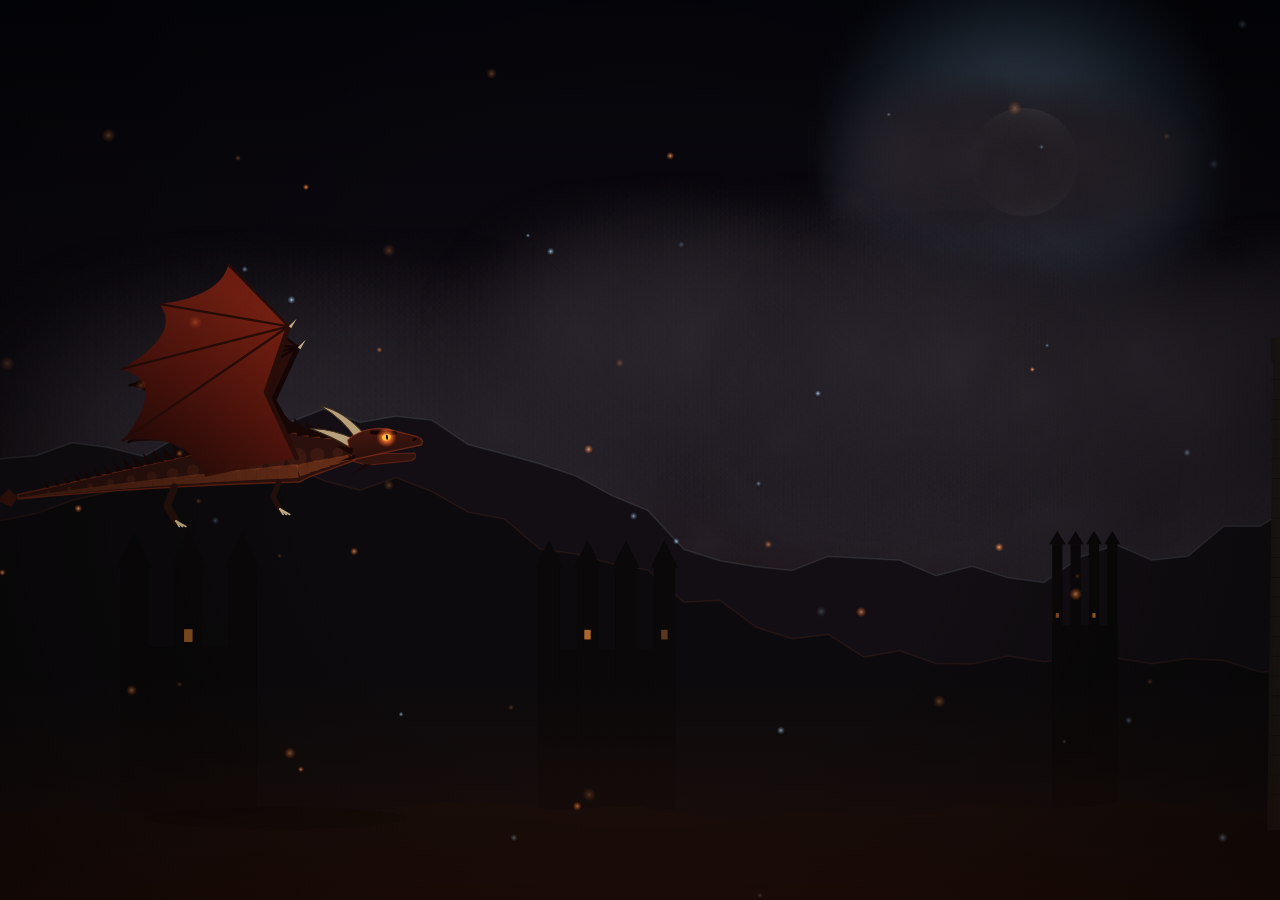
==== dragon.html @ 4eff8eb7 "Launch portfolio with Three.js hero and Dragon Flight game Co-Authored-By: Claude Opus 5.5 <noreply@" ====
<!DOCTYPE html>
<html lang="en">
<head>
  <meta charset="UTF-8" />
  <meta name="viewport" content="width=device-width, initial-scale=1.0, maximum-scale=1.0, user-scalable=no" />
  <title>Dragon Flight · Mohit Gora</title>
  <meta name="description" content="Fly Mohit Gora's dragon, burn the banners and unlock his GitHub repositories." />
  <meta name="theme-color" content="#07080a" />
  <link rel="icon" href="data:image/svg+xml,%3Csvg xmlns='http://www.w3.org/2000/svg' viewBox='0 0 64 64'%3E%3Crect width='64' height='64' rx='14' fill='%2307080a'/%3E%3Cpath d='M32 8c4 10 14 14 14 28a14 14 0 0 1-28 0c0-8 5-12 7-18 2 5 4 7 7 8-1-7-1-12 0-18z' fill='%23e8703a'/%3E%3C/svg%3E" />
  <link rel="preconnect" href="https://fonts.googleapis.com" />
  <link rel="preconnect" href="https://fonts.gstatic.com" crossorigin />
  <link href="https://fonts.googleapis.com/css2?family=Cinzel:wght@600;800;900&family=Inter:wght@400;500;600&display=swap" rel="stylesheet" />
  <link rel="stylesheet" href="https://cdnjs.cloudflare.com/ajax/libs/font-awesome/6.5.1/css/all.min.css" />
  <style>
    :root {
      --gold: #d9a441; --gold-2: #f3d58b; --ember: #e8703a; --ember-2: #ff9a4d;
      --text: #ece3cf; --dim: #b2a98f; --panel: rgba(14, 12, 10, .78); --line: rgba(217, 164, 65, .3);
    }
    * { box-sizing: border-box; }
    html, body { margin: 0; height: 100%; background: #07080a; color: var(--text); font-family: Inter, system-ui, sans-serif; overflow: hidden; }
    body { touch-action: none; user-select: none; -webkit-user-select: none; }
    canvas { position: fixed; inset: 0; width: 100%; height: 100%; display: block; }
    a { color: inherit; }

    /* ---------- Intro title ---------- */
    .title {
      position: fixed; left: 0; right: 0; top: 50%; transform: translateY(-62%);
      text-align: center; pointer-events: none; z-index: 5;
      transition: opacity 1s ease, transform 1.2s ease;
    }
    .title.gone { opacity: 0; transform: translateY(-140%) scale(.9); }
    .title h1 {
      margin: 0; font-family: Cinzel, serif; font-weight: 900;
      font-size: clamp(2.2rem, 8.5vw, 7rem); letter-spacing: .06em; line-height: 1.05;
      color: #f3d58b;
      text-shadow: 0 0 18px rgba(255, 120, 40, .8), 0 0 50px rgba(232, 80, 20, .5), 0 2px 0 #9a5a16;
      clip-path: inset(0 100% 0 0);
      padding: 0 .2em;
    }
    .title h1.lit { animation: smoulder 2.6s ease-in-out infinite; }
    @keyframes smoulder {
      0%, 100% { text-shadow: 0 0 16px rgba(255, 120, 40, .75), 0 0 46px rgba(232, 80, 20, .45), 0 2px 0 #9a5a16; }
      50% { text-shadow: 0 0 26px rgba(255, 150, 60, 1), 0 0 80px rgba(232, 80, 20, .7), 0 2px 0 #9a5a16; }
    }
    .title p {
      margin: 14px 0 0; font-family: Cinzel, serif; letter-spacing: .32em; text-transform: uppercase;
      font-size: clamp(.7rem, 1.6vw, 1rem); color: var(--dim);
      opacity: 0; transform: translateY(10px); transition: opacity .9s ease, transform .9s ease;
    }
    .title.show-sub p { opacity: 1; transform: none; }

    .start {
      position: fixed; left: 50%; bottom: 14vh; transform: translateX(-50%) translateY(20px);
      z-index: 6; opacity: 0; pointer-events: none;
      display: flex; flex-direction: column; align-items: center; gap: 14px;
      transition: opacity .8s ease, transform .8s ease;
    }
    .start.show { opacity: 1; pointer-events: auto; transform: translateX(-50%); }
    .start.gone { opacity: 0; pointer-events: none; }
    .btn {
      display: inline-flex; align-items: center; gap: 10px; border: 0; cursor: pointer;
      padding: 15px 30px; border-radius: 999px; font: 600 1rem Inter, sans-serif; text-decoration: none;
      color: #1d0f06; background: linear-gradient(135deg, var(--gold-2), var(--ember-2) 55%, var(--ember));
      box-shadow: 0 0 40px -6px rgba(232, 112, 58, .7);
      transition: transform .2s, box-shadow .2s;
    }
    .btn:hover { transform: translateY(-2px); box-shadow: 0 0 60px -4px rgba(232, 112, 58, .9); }
    .btn.ghost { color: var(--text); background: rgba(14, 12, 10, .6); border: 1px solid var(--line); box-shadow: none; }
    .hint { font-size: .82rem; color: var(--dim); text-align: center; line-height: 1.6; }
    .hint kbd { font-family: inherit; padding: 2px 7px; border-radius: 5px; border: 1px solid var(--line); background: rgba(255,255,255,.04); }

    /* ---------- HUD ---------- */
    .hud { position: fixed; top: 14px; left: 14px; right: 14px; z-index: 7; display: flex; justify-content: space-between; align-items: flex-start; gap: 10px; pointer-events: none; }
    .hud > * { pointer-events: auto; }
    .chip {
      display: inline-flex; align-items: center; gap: 8px; padding: 9px 14px; border-radius: 999px;
      background: var(--panel); border: 1px solid var(--line); backdrop-filter: blur(8px); -webkit-backdrop-filter: blur(8px);
      font-size: .85rem; text-decoration: none; color: var(--text);
    }
    .chip b { color: var(--gold-2); }
    .hud-right { display: flex; gap: 8px; flex-wrap: wrap; justify-content: flex-end; }

    .vault {
      position: fixed; right: 14px; top: 64px; z-index: 7; width: 290px; max-height: calc(100vh - 90px); overflow: auto;
      padding: 16px; border-radius: 16px; background: var(--panel); border: 1px solid var(--line);
      backdrop-filter: blur(10px); -webkit-backdrop-filter: blur(10px);
      transition: transform .4s ease, opacity .4s ease;
    }
    .vault.collapsed { transform: translateX(calc(100% + 20px)); opacity: 0; pointer-events: none; }
    .vault h2 { margin: 0 0 4px; font: 800 .95rem Cinzel, serif; letter-spacing: .12em; color: var(--gold); }
    .vault .sub { margin: 0 0 12px; font-size: .76rem; color: var(--dim); }
    .repo { display: block; padding: 11px 12px; border-radius: 12px; margin-bottom: 8px; border: 1px solid rgba(255,255,255,.06); background: rgba(255,255,255,.02); text-decoration: none; transition: border-color .3s, background .3s; }
    .repo .name { display: flex; align-items: center; gap: 8px; font-weight: 600; font-size: .88rem; }
    .repo .desc { font-size: .76rem; color: var(--dim); margin-top: 4px; line-height: 1.45; }
    .repo.locked { opacity: .55; pointer-events: none; }
    .repo.locked .name i { color: #8c8577; }
    .repo.open { border-color: var(--line); background: rgba(232, 112, 58, .08); }
    .repo.open .name i { color: var(--ember-2); }
    .repo.open:hover { border-color: var(--gold); }
    .repo.flash { animation: flash 1.2s ease; }
    @keyframes flash { 0% { background: rgba(255, 150, 60, .5); } 100% { background: rgba(232, 112, 58, .08); } }

    .toast {
      position: fixed; left: 50%; top: 70px; transform: translate(-50%, -20px); z-index: 9; opacity: 0;
      padding: 14px 20px; border-radius: 14px; background: var(--panel); border: 1px solid var(--gold);
      backdrop-filter: blur(10px); text-align: center; max-width: min(420px, 92vw);
      transition: opacity .35s, transform .35s; pointer-events: none;
    }
    .toast.show { opacity: 1; transform: translate(-50%, 0); pointer-events: auto; }
    .toast h3 { margin: 0 0 4px; font: 800 1rem Cinzel, serif; color: var(--gold-2); letter-spacing: .06em; }
    .toast p { margin: 0 0 10px; font-size: .84rem; color: var(--dim); }
    .toast a { font-size: .84rem; color: var(--ember-2); font-weight: 600; }

    .fire-btn {
      position: fixed; right: 22px; bottom: 26px; z-index: 8; width: 84px; height: 84px; border-radius: 50%;
      border: 2px solid rgba(255, 170, 90, .6); color: #fff2d8; font-size: 2rem;
      background: radial-gradient(circle at 50% 40%, #ff9a4d, #b8361c 70%);
      box-shadow: 0 0 40px rgba(232, 112, 58, .7); display: none; touch-action: none;
    }
    .fire-btn.active { transform: scale(.92); box-shadow: 0 0 70px rgba(255, 140, 60, 1); }
    .touch-hint { position: fixed; left: 50%; bottom: 30px; transform: translateX(-50%); z-index: 7; font-size: .8rem; color: var(--dim); display: none; white-space: nowrap; }
    body.playing.touch .fire-btn, body.playing.touch .touch-hint { display: block; }

    .win {
      position: fixed; inset: 0; z-index: 10; display: grid; place-items: center; padding: 20px;
      background: radial-gradient(circle at 50% 50%, rgba(40, 14, 6, .75), rgba(7, 8, 10, .92));
      opacity: 0; pointer-events: none; transition: opacity .8s;
    }
    .win.show { opacity: 1; pointer-events: auto; }
    .win-card { text-align: center; max-width: 560px; }
    .win-card h2 { margin: 0; font: 900 clamp(1.8rem, 6vw, 3.2rem) Cinzel, serif; color: var(--gold-2); letter-spacing: .05em; text-shadow: 0 0 30px rgba(255, 120, 40, .7); }
    .win-card p { color: var(--dim); line-height: 1.7; margin: 14px 0 26px; }
    .win-actions { display: flex; flex-wrap: wrap; gap: 12px; justify-content: center; }

    .btn { white-space: nowrap; }
    @media (max-width: 760px) {
      .title p { letter-spacing: .14em; padding: 0 16px; }
      .vault { left: 14px; right: 14px; width: auto; top: auto; bottom: 126px; max-height: 42vh; }
      .hud .chip span.lbl { display: none; }
    }
  </style>
</head>
<body>
  <canvas id="game"></canvas>

  <div class="title" id="title">
    <h1 id="titleText">I AM MOHIT GORA</h1>
    <p>Software Engineer · AI / ML · Open to Work</p>
  </div>

  <div class="start" id="start">
    <button class="btn" id="startBtn"><i class="fa-solid fa-dragon"></i> Mount the dragon</button>
    <div class="hint" id="startHint">
      <span class="desk">Move the <b>mouse</b> or use <kbd>W</kbd><kbd>A</kbd><kbd>S</kbd><kbd>D</kbd> / arrows to fly · Hold <b>click</b> or <kbd>Space</kbd> to breathe fire</span><br />
      Burn every banner to unlock my repositories
    </div>
  </div>

  <div class="hud" id="hud" style="display:none">
    <a class="chip" href="index.html"><i class="fa-solid fa-arrow-left"></i> <span class="lbl">Portfolio</span></a>
    <div class="hud-right">
      <span class="chip"><i class="fa-solid fa-flag"></i> <b id="burned">0</b>/<span id="total">5</span> <span class="lbl">banners</span></span>
      <span class="chip"><i class="fa-solid fa-crow"></i> <b id="score">0</b></span>
      <button class="chip" id="vaultToggle" style="cursor:pointer"><i class="fa-solid fa-book-open"></i> <span class="lbl">Repos</span></button>
    </div>
  </div>

  <aside class="vault collapsed" id="vault">
    <h2>The Vault</h2>
    <p class="sub">Burn a tower's banner to unlock each repo.</p>
    <div id="repoList"></div>
  </aside>

  <div class="toast" id="toast"></div>

  <button class="fire-btn" id="fireBtn" aria-label="Breathe fire"><i class="fa-solid fa-fire"></i></button>
  <div class="touch-hint">Drag to fly · hold the flame to breathe fire</div>

  <div class="win" id="win">
    <div class="win-card">
      <h2>The Realm Is Yours</h2>
      <p>You burned every banner and unlocked all my repositories. If you build software or hire people who do,
        let's talk. I'm <b style="color:#f3d58b">open to work</b> and I commit fully to work I care about.</p>
      <div class="win-actions">
        <a class="btn" href="index.html#contact"><i class="fa-solid fa-feather-pointed"></i> Hire me</a>
        <a class="btn ghost" href="https://github.com/mohitgora950" target="_blank" rel="noopener"><i class="fa-brands fa-github"></i> GitHub</a>
        <button class="btn ghost" id="again"><i class="fa-solid fa-rotate"></i> Keep flying</button>
      </div>
    </div>
  </div>

  <script src="dragon.js"></script>
</body>
</html>
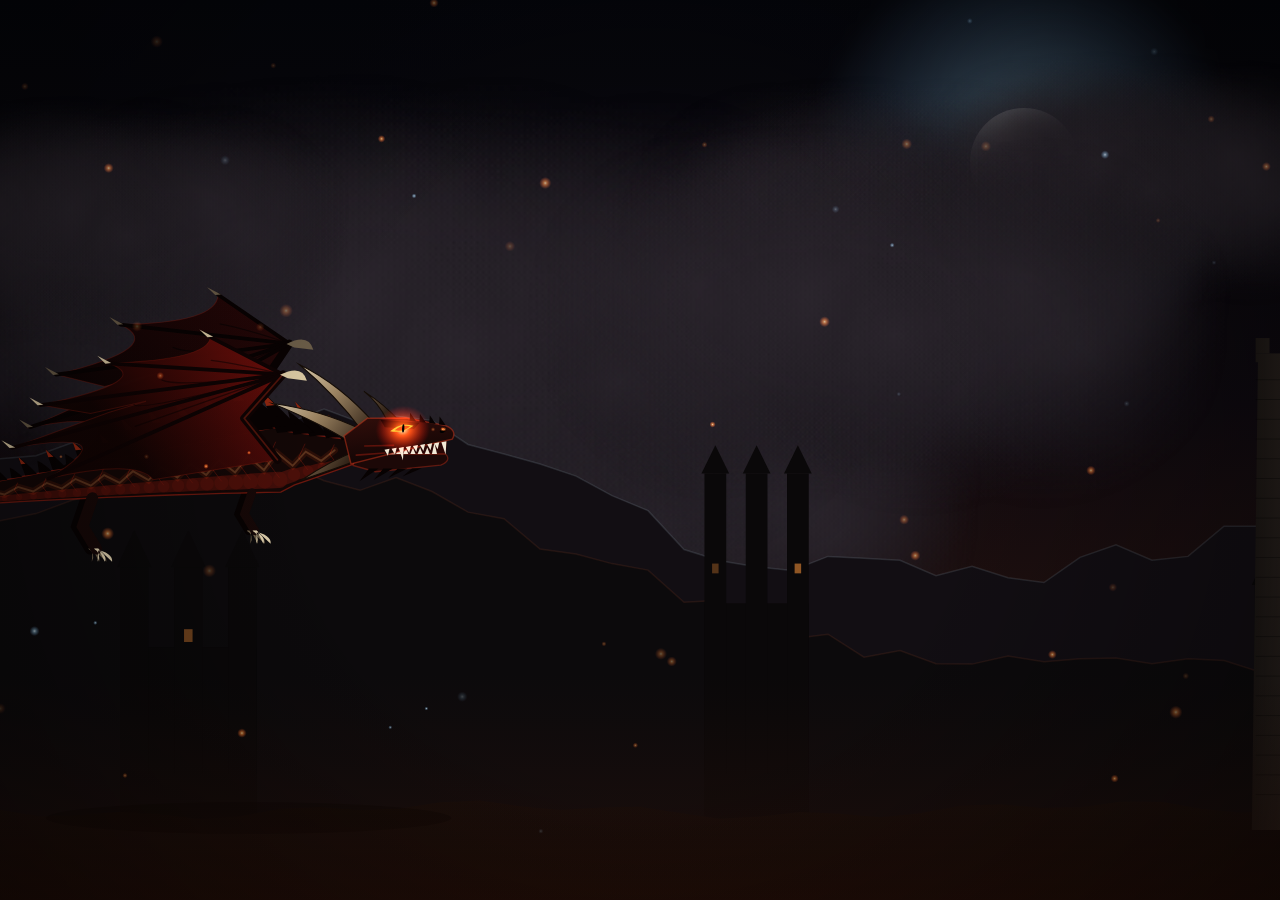
==== commit af9fa429: "Make the dragon menacing and turn Dragon Flight into a full arcade game Obsidian dragon with lava cr" ====
--- a/dragon.html
+++ b/dragon.html
@@ -4,144 +4,161 @@
   <meta charset="UTF-8" />
   <meta name="viewport" content="width=device-width, initial-scale=1.0, maximum-scale=1.0, user-scalable=no" />
   <title>Dragon Flight · Mohit Gora</title>
-  <meta name="description" content="Fly Mohit Gora's dragon, burn the banners and unlock his GitHub repositories." />
+  <meta name="description" content="Fly Mohit Gora's dragon, burn the banners, defeat the Frost Wyrm and unlock his GitHub repositories." />
   <meta name="theme-color" content="#07080a" />
   <link rel="icon" href="data:image/svg+xml,%3Csvg xmlns='http://www.w3.org/2000/svg' viewBox='0 0 64 64'%3E%3Crect width='64' height='64' rx='14' fill='%2307080a'/%3E%3Cpath d='M32 8c4 10 14 14 14 28a14 14 0 0 1-28 0c0-8 5-12 7-18 2 5 4 7 7 8-1-7-1-12 0-18z' fill='%23e8703a'/%3E%3C/svg%3E" />
   <link rel="preconnect" href="https://fonts.googleapis.com" />
   <link rel="preconnect" href="https://fonts.gstatic.com" crossorigin />
-  <link href="https://fonts.googleapis.com/css2?family=Cinzel:wght@600;800;900&family=Inter:wght@400;500;600&display=swap" rel="stylesheet" />
+  <link href="https://fonts.googleapis.com/css2?family=Cinzel:wght@600;800;900&family=Inter:wght@400;500;600;700&display=swap" rel="stylesheet" />
   <link rel="stylesheet" href="https://cdnjs.cloudflare.com/ajax/libs/font-awesome/6.5.1/css/all.min.css" />
   <style>
     :root {
-      --gold: #d9a441; --gold-2: #f3d58b; --ember: #e8703a; --ember-2: #ff9a4d;
-      --text: #ece3cf; --dim: #b2a98f; --panel: rgba(14, 12, 10, .78); --line: rgba(217, 164, 65, .3);
+      --gold: #d9a441; --gold-2: #f3d58b; --ember: #e8703a; --ember-2: #ff9a4d; --frost: #8fd3ff;
+      --text: #ece3cf; --dim: #b2a98f; --panel: rgba(12, 10, 9, .8); --line: rgba(217, 164, 65, .3);
     }
     * { box-sizing: border-box; }
     html, body { margin: 0; height: 100%; background: #07080a; color: var(--text); font-family: Inter, system-ui, sans-serif; overflow: hidden; }
     body { touch-action: none; user-select: none; -webkit-user-select: none; }
     canvas { position: fixed; inset: 0; width: 100%; height: 100%; display: block; }
     a { color: inherit; }
-
-    /* ---------- Intro title ---------- */
-    .title {
-      position: fixed; left: 0; right: 0; top: 50%; transform: translateY(-62%);
-      text-align: center; pointer-events: none; z-index: 5;
-      transition: opacity 1s ease, transform 1.2s ease;
-    }
+    button { font: inherit; color: inherit; }
+
+    /* ---------- Intro ---------- */
+    .title { position: fixed; left: 0; right: 0; top: 50%; transform: translateY(-62%); text-align: center; pointer-events: none; z-index: 5; transition: opacity 1s ease, transform 1.2s ease; }
     .title.gone { opacity: 0; transform: translateY(-140%) scale(.9); }
     .title h1 {
-      margin: 0; font-family: Cinzel, serif; font-weight: 900;
-      font-size: clamp(2.2rem, 8.5vw, 7rem); letter-spacing: .06em; line-height: 1.05;
-      color: #f3d58b;
-      text-shadow: 0 0 18px rgba(255, 120, 40, .8), 0 0 50px rgba(232, 80, 20, .5), 0 2px 0 #9a5a16;
-      clip-path: inset(0 100% 0 0);
-      padding: 0 .2em;
+      margin: 0; font-family: Cinzel, serif; font-weight: 900; font-size: clamp(2.2rem, 8.5vw, 7rem); letter-spacing: .06em; line-height: 1.05;
+      color: #f3d58b; text-shadow: 0 0 18px rgba(255, 120, 40, .8), 0 0 50px rgba(232, 80, 20, .5), 0 2px 0 #9a5a16;
+      clip-path: inset(0 100% 0 0); padding: 0 .2em;
     }
     .title h1.lit { animation: smoulder 2.6s ease-in-out infinite; }
     @keyframes smoulder {
       0%, 100% { text-shadow: 0 0 16px rgba(255, 120, 40, .75), 0 0 46px rgba(232, 80, 20, .45), 0 2px 0 #9a5a16; }
       50% { text-shadow: 0 0 26px rgba(255, 150, 60, 1), 0 0 80px rgba(232, 80, 20, .7), 0 2px 0 #9a5a16; }
     }
-    .title p {
-      margin: 14px 0 0; font-family: Cinzel, serif; letter-spacing: .32em; text-transform: uppercase;
-      font-size: clamp(.7rem, 1.6vw, 1rem); color: var(--dim);
-      opacity: 0; transform: translateY(10px); transition: opacity .9s ease, transform .9s ease;
-    }
+    .title p { margin: 14px 0 0; font-family: Cinzel, serif; letter-spacing: .32em; text-transform: uppercase; font-size: clamp(.7rem, 1.6vw, 1rem); color: var(--dim); opacity: 0; transform: translateY(10px); transition: opacity .9s, transform .9s; }
     .title.show-sub p { opacity: 1; transform: none; }
 
-    .start {
-      position: fixed; left: 50%; bottom: 14vh; transform: translateX(-50%) translateY(20px);
-      z-index: 6; opacity: 0; pointer-events: none;
-      display: flex; flex-direction: column; align-items: center; gap: 14px;
-      transition: opacity .8s ease, transform .8s ease;
-    }
+    .start { position: fixed; left: 50%; bottom: 10vh; transform: translateX(-50%) translateY(20px); z-index: 6; opacity: 0; pointer-events: none; display: flex; flex-direction: column; align-items: center; gap: 12px; transition: opacity .8s, transform .8s; width: min(640px, 94vw); }
     .start.show { opacity: 1; pointer-events: auto; transform: translateX(-50%); }
-    .start.gone { opacity: 0; pointer-events: none; }
-    .btn {
-      display: inline-flex; align-items: center; gap: 10px; border: 0; cursor: pointer;
-      padding: 15px 30px; border-radius: 999px; font: 600 1rem Inter, sans-serif; text-decoration: none;
-      color: #1d0f06; background: linear-gradient(135deg, var(--gold-2), var(--ember-2) 55%, var(--ember));
-      box-shadow: 0 0 40px -6px rgba(232, 112, 58, .7);
-      transition: transform .2s, box-shadow .2s;
-    }
+    .start.gone { opacity: 0 !important; pointer-events: none !important; }
+    .btn { display: inline-flex; align-items: center; gap: 10px; border: 0; cursor: pointer; padding: 15px 30px; border-radius: 999px; font: 700 1rem Inter, sans-serif; text-decoration: none; white-space: nowrap; color: #1d0f06; background: linear-gradient(135deg, var(--gold-2), var(--ember-2) 55%, var(--ember)); box-shadow: 0 0 40px -6px rgba(232, 112, 58, .7); transition: transform .2s, box-shadow .2s; }
     .btn:hover { transform: translateY(-2px); box-shadow: 0 0 60px -4px rgba(232, 112, 58, .9); }
-    .btn.ghost { color: var(--text); background: rgba(14, 12, 10, .6); border: 1px solid var(--line); box-shadow: none; }
-    .hint { font-size: .82rem; color: var(--dim); text-align: center; line-height: 1.6; }
-    .hint kbd { font-family: inherit; padding: 2px 7px; border-radius: 5px; border: 1px solid var(--line); background: rgba(255,255,255,.04); }
+    .btn.big { padding: 18px 38px; font-size: 1.1rem; animation: throb 1.6s ease-in-out infinite; }
+    @keyframes throb { 0%, 100% { box-shadow: 0 0 40px -6px rgba(232, 112, 58, .7); } 50% { box-shadow: 0 0 70px 0 rgba(255, 120, 40, .95); } }
+    .btn.ghost { color: var(--text); background: rgba(14, 12, 10, .6); border: 1px solid var(--line); box-shadow: none; animation: none; }
+    .hint { font-size: .8rem; color: var(--dim); text-align: center; line-height: 1.7; }
+    .hint kbd { font-family: inherit; padding: 1px 6px; border-radius: 5px; border: 1px solid var(--line); background: rgba(255,255,255,.05); color: var(--text); }
+    .best-line { font: 700 .85rem Cinzel, serif; letter-spacing: .14em; color: var(--gold-2); min-height: 1em; }
 
     /* ---------- HUD ---------- */
-    .hud { position: fixed; top: 14px; left: 14px; right: 14px; z-index: 7; display: flex; justify-content: space-between; align-items: flex-start; gap: 10px; pointer-events: none; }
+    .hud { position: fixed; top: 12px; left: 12px; right: 12px; z-index: 7; display: none; justify-content: space-between; align-items: flex-start; gap: 10px; pointer-events: none; }
+    body.playing .hud { display: flex; }
     .hud > * { pointer-events: auto; }
-    .chip {
-      display: inline-flex; align-items: center; gap: 8px; padding: 9px 14px; border-radius: 999px;
-      background: var(--panel); border: 1px solid var(--line); backdrop-filter: blur(8px); -webkit-backdrop-filter: blur(8px);
-      font-size: .85rem; text-decoration: none; color: var(--text);
-    }
+    .chip { display: inline-flex; align-items: center; gap: 7px; padding: 8px 12px; border-radius: 999px; background: var(--panel); border: 1px solid var(--line); backdrop-filter: blur(8px); -webkit-backdrop-filter: blur(8px); font-size: .82rem; text-decoration: none; color: var(--text); cursor: pointer; }
     .chip b { color: var(--gold-2); }
-    .hud-right { display: flex; gap: 8px; flex-wrap: wrap; justify-content: flex-end; }
-
-    .vault {
-      position: fixed; right: 14px; top: 64px; z-index: 7; width: 290px; max-height: calc(100vh - 90px); overflow: auto;
-      padding: 16px; border-radius: 16px; background: var(--panel); border: 1px solid var(--line);
-      backdrop-filter: blur(10px); -webkit-backdrop-filter: blur(10px);
-      transition: transform .4s ease, opacity .4s ease;
-    }
+    .hud-left { display: flex; flex-direction: column; gap: 8px; }
+    .bars { display: grid; gap: 6px; padding: 10px 12px; border-radius: 14px; background: var(--panel); border: 1px solid var(--line); backdrop-filter: blur(8px); width: 210px; }
+    .bar-row { display: grid; grid-template-columns: 18px 1fr; align-items: center; gap: 8px; font-size: .75rem; }
+    .bar-row i.fa-solid { text-align: center; }
+    .bar { height: 9px; border-radius: 6px; background: rgba(255,255,255,.08); overflow: hidden; position: relative; }
+    .bar > span { position: absolute; inset: 0; transform-origin: left; transition: transform .12s linear; border-radius: 6px; }
+    .hp > span { background: linear-gradient(90deg, #b3121b, #ff4d4d); box-shadow: 0 0 10px rgba(255, 60, 60, .7); }
+    .fuel > span { background: linear-gradient(90deg, #e8703a, #ffd27a); box-shadow: 0 0 10px rgba(255, 150, 60, .7); }
+    .fuel.locked > span { background: linear-gradient(90deg, #555, #888); box-shadow: none; animation: blinkbar .3s steps(2) infinite; }
+    @keyframes blinkbar { 50% { opacity: .4; } }
+    .boost-row { display: flex; align-items: center; gap: 6px; font-size: .72rem; color: var(--dim); }
+    .boost-row .dot { width: 9px; height: 9px; border-radius: 50%; background: #2a2f36; }
+    .boost-row.ready .dot { background: #8fd3ff; box-shadow: 0 0 10px #8fd3ff; }
+    .powers { display: flex; gap: 6px; flex-wrap: wrap; }
+    .power { padding: 4px 9px; border-radius: 999px; font-size: .7rem; font-weight: 700; letter-spacing: .04em; }
+    .power.inferno { background: rgba(80, 140, 255, .2); border: 1px solid #6fb6ff; color: #bfe0ff; }
+    .power.infinite { background: rgba(255, 140, 50, .2); border: 1px solid #ff9a4d; color: #ffd9b0; }
+
+    .hud-center { position: absolute; left: 50%; transform: translateX(-50%); top: 0; text-align: center; pointer-events: none; }
+    .score { font: 900 clamp(1.6rem, 4vw, 2.4rem) Cinzel, serif; color: var(--gold-2); text-shadow: 0 0 20px rgba(255, 120, 40, .6); line-height: 1; }
+    .rank { font: 700 .72rem Cinzel, serif; letter-spacing: .25em; color: var(--ember-2); margin-top: 4px; text-transform: uppercase; }
+    .combo { font: 900 1.1rem Cinzel, serif; color: #fff; margin-top: 6px; letter-spacing: .08em; opacity: 0; transform: scale(.6); transition: opacity .2s; text-shadow: 0 0 16px rgba(255, 90, 30, .9); }
+    .combo.on { opacity: 1; }
+    .combo.pop { animation: pop .28s ease-out; }
+    @keyframes pop { 0% { transform: scale(1.6); } 100% { transform: scale(1); } }
+    .combo-time { height: 3px; width: 120px; margin: 4px auto 0; background: rgba(255,255,255,.1); border-radius: 3px; overflow: hidden; opacity: 0; }
+    .combo-time span { display: block; height: 100%; background: #ff9a4d; transform-origin: left; }
+    .combo.on + .combo-time { opacity: 1; }
+    .hud-right { display: flex; gap: 6px; flex-wrap: wrap; justify-content: flex-end; max-width: 46vw; }
+
+    .boss-bar { position: fixed; left: 50%; top: 126px; transform: translateX(-50%); width: min(520px, 80vw); z-index: 7; text-align: center; display: none; }
+    .boss-bar.on { display: block; animation: rise .6s ease; }
+    .boss-bar .nm { font: 900 .9rem Cinzel, serif; letter-spacing: .3em; color: #bfe8ff; text-shadow: 0 0 14px #4fb6ff; margin-bottom: 6px; }
+    .boss-bar .bar { height: 12px; border: 1px solid rgba(143, 211, 255, .5); }
+    .boss-bar .bar > span { background: linear-gradient(90deg, #2a7bd8, #9fe3ff); box-shadow: 0 0 14px #4fb6ff; }
+    @keyframes rise { from { opacity: 0; transform: translate(-50%, -10px); } to { opacity: 1; transform: translate(-50%, 0); } }
+
+    .vault { position: fixed; right: 12px; top: 64px; z-index: 7; width: 280px; max-height: calc(100vh - 90px); overflow: auto; padding: 14px; border-radius: 16px; background: var(--panel); border: 1px solid var(--line); backdrop-filter: blur(10px); transition: transform .4s, opacity .4s; }
     .vault.collapsed { transform: translateX(calc(100% + 20px)); opacity: 0; pointer-events: none; }
-    .vault h2 { margin: 0 0 4px; font: 800 .95rem Cinzel, serif; letter-spacing: .12em; color: var(--gold); }
-    .vault .sub { margin: 0 0 12px; font-size: .76rem; color: var(--dim); }
-    .repo { display: block; padding: 11px 12px; border-radius: 12px; margin-bottom: 8px; border: 1px solid rgba(255,255,255,.06); background: rgba(255,255,255,.02); text-decoration: none; transition: border-color .3s, background .3s; }
-    .repo .name { display: flex; align-items: center; gap: 8px; font-weight: 600; font-size: .88rem; }
-    .repo .desc { font-size: .76rem; color: var(--dim); margin-top: 4px; line-height: 1.45; }
-    .repo.locked { opacity: .55; pointer-events: none; }
-    .repo.locked .name i { color: #8c8577; }
+    .vault h2 { margin: 0 0 4px; font: 800 .9rem Cinzel, serif; letter-spacing: .12em; color: var(--gold); }
+    .vault .sub { margin: 0 0 10px; font-size: .74rem; color: var(--dim); }
+    .repo { display: block; padding: 10px 11px; border-radius: 12px; margin-bottom: 7px; border: 1px solid rgba(255,255,255,.06); background: rgba(255,255,255,.02); text-decoration: none; }
+    .repo .name { display: flex; align-items: center; gap: 8px; font-weight: 600; font-size: .85rem; }
+    .repo .desc { font-size: .74rem; color: var(--dim); margin-top: 3px; line-height: 1.45; }
+    .repo.locked { opacity: .5; pointer-events: none; }
     .repo.open { border-color: var(--line); background: rgba(232, 112, 58, .08); }
     .repo.open .name i { color: var(--ember-2); }
     .repo.open:hover { border-color: var(--gold); }
     .repo.flash { animation: flash 1.2s ease; }
     @keyframes flash { 0% { background: rgba(255, 150, 60, .5); } 100% { background: rgba(232, 112, 58, .08); } }
 
-    .toast {
-      position: fixed; left: 50%; top: 70px; transform: translate(-50%, -20px); z-index: 9; opacity: 0;
-      padding: 14px 20px; border-radius: 14px; background: var(--panel); border: 1px solid var(--gold);
-      backdrop-filter: blur(10px); text-align: center; max-width: min(420px, 92vw);
-      transition: opacity .35s, transform .35s; pointer-events: none;
-    }
+    .toast { position: fixed; left: 50%; bottom: 24px; transform: translate(-50%, 20px); z-index: 9; opacity: 0; padding: 12px 18px; border-radius: 14px; background: var(--panel); border: 1px solid var(--gold); backdrop-filter: blur(10px); text-align: center; max-width: min(420px, 92vw); transition: opacity .35s, transform .35s; pointer-events: none; }
     .toast.show { opacity: 1; transform: translate(-50%, 0); pointer-events: auto; }
-    .toast h3 { margin: 0 0 4px; font: 800 1rem Cinzel, serif; color: var(--gold-2); letter-spacing: .06em; }
-    .toast p { margin: 0 0 10px; font-size: .84rem; color: var(--dim); }
-    .toast a { font-size: .84rem; color: var(--ember-2); font-weight: 600; }
-
-    .fire-btn {
-      position: fixed; right: 22px; bottom: 26px; z-index: 8; width: 84px; height: 84px; border-radius: 50%;
-      border: 2px solid rgba(255, 170, 90, .6); color: #fff2d8; font-size: 2rem;
-      background: radial-gradient(circle at 50% 40%, #ff9a4d, #b8361c 70%);
-      box-shadow: 0 0 40px rgba(232, 112, 58, .7); display: none; touch-action: none;
-    }
-    .fire-btn.active { transform: scale(.92); box-shadow: 0 0 70px rgba(255, 140, 60, 1); }
-    .touch-hint { position: fixed; left: 50%; bottom: 30px; transform: translateX(-50%); z-index: 7; font-size: .8rem; color: var(--dim); display: none; white-space: nowrap; }
-    body.playing.touch .fire-btn, body.playing.touch .touch-hint { display: block; }
-
-    .win {
-      position: fixed; inset: 0; z-index: 10; display: grid; place-items: center; padding: 20px;
-      background: radial-gradient(circle at 50% 50%, rgba(40, 14, 6, .75), rgba(7, 8, 10, .92));
-      opacity: 0; pointer-events: none; transition: opacity .8s;
-    }
-    .win.show { opacity: 1; pointer-events: auto; }
-    .win-card { text-align: center; max-width: 560px; }
-    .win-card h2 { margin: 0; font: 900 clamp(1.8rem, 6vw, 3.2rem) Cinzel, serif; color: var(--gold-2); letter-spacing: .05em; text-shadow: 0 0 30px rgba(255, 120, 40, .7); }
-    .win-card p { color: var(--dim); line-height: 1.7; margin: 14px 0 26px; }
-    .win-actions { display: flex; flex-wrap: wrap; gap: 12px; justify-content: center; }
-
-    .btn { white-space: nowrap; }
+    .toast h3 { margin: 0 0 4px; font: 800 .95rem Cinzel, serif; color: var(--gold-2); letter-spacing: .05em; }
+    .toast p { margin: 0 0 8px; font-size: .8rem; color: var(--dim); }
+    .toast a { font-size: .82rem; color: var(--ember-2); font-weight: 700; }
+
+    .announce { position: fixed; left: 0; right: 0; top: 34%; z-index: 8; text-align: center; pointer-events: none; opacity: 0; }
+    .announce.show { animation: announce 2.4s ease forwards; }
+    .announce .a1 { font: 700 clamp(.8rem, 2vw, 1.05rem) Cinzel, serif; letter-spacing: .5em; color: var(--dim); }
+    .announce .a2 { font: 900 clamp(2rem, 7vw, 4.6rem) Cinzel, serif; letter-spacing: .06em; color: var(--gold-2); text-shadow: 0 0 30px rgba(255, 100, 30, .9), 0 0 80px rgba(255, 60, 20, .6); }
+    .announce.frost .a2 { color: #d8f3ff; text-shadow: 0 0 30px rgba(80, 180, 255, .9), 0 0 80px rgba(60, 140, 255, .6); }
+    @keyframes announce { 0% { opacity: 0; transform: scale(1.5); } 12% { opacity: 1; transform: scale(1); } 75% { opacity: 1; } 100% { opacity: 0; transform: scale(.96); } }
+
+    .hurt { position: fixed; inset: 0; z-index: 6; pointer-events: none; background: radial-gradient(ellipse at center, transparent 45%, rgba(200, 0, 0, .55) 100%); opacity: 0; }
+
+    .touch-btn { position: fixed; z-index: 8; border-radius: 50%; display: none; touch-action: none; align-items: center; justify-content: center; }
+    .fire-btn { right: 18px; bottom: 22px; width: 88px; height: 88px; border: 2px solid rgba(255, 170, 90, .6); color: #fff2d8; font-size: 2rem; background: radial-gradient(circle at 50% 40%, #ff9a4d, #b8361c 70%); box-shadow: 0 0 40px rgba(232, 112, 58, .7); }
+    .boost-btn { right: 118px; bottom: 30px; width: 64px; height: 64px; border: 2px solid rgba(143, 211, 255, .6); color: #e6f6ff; font-size: 1.4rem; background: radial-gradient(circle at 50% 40%, #5fb8ff, #1d4f8a 75%); box-shadow: 0 0 30px rgba(80, 170, 255, .6); }
+    .touch-btn.active { transform: scale(.92); filter: brightness(1.3); }
+    body.playing.touch .touch-btn { display: flex; }
+
+    .panel { position: fixed; inset: 0; z-index: 10; display: grid; place-items: center; padding: 20px; background: radial-gradient(circle at 50% 50%, rgba(40, 10, 6, .78), rgba(5, 6, 8, .94)); opacity: 0; pointer-events: none; transition: opacity .6s; }
+    .panel.show { opacity: 1; pointer-events: auto; }
+    .card { text-align: center; max-width: 560px; }
+    .card h2 { margin: 0; font: 900 clamp(2rem, 7vw, 3.6rem) Cinzel, serif; color: var(--gold-2); letter-spacing: .05em; text-shadow: 0 0 30px rgba(255, 90, 30, .8); }
+    .card.dead h2 { color: #ff6b5a; text-shadow: 0 0 30px rgba(255, 30, 20, .8); }
+    .stats { display: grid; grid-template-columns: repeat(3, 1fr); gap: 10px; margin: 22px 0 14px; }
+    .stats div { padding: 12px 8px; border-radius: 12px; background: rgba(255,255,255,.04); border: 1px solid var(--line); }
+    .stats b { display: block; font: 900 1.4rem Cinzel, serif; color: var(--gold-2); }
+    .stats span { font-size: .72rem; color: var(--dim); text-transform: uppercase; letter-spacing: .1em; }
+    .nudge { font-weight: 600; color: #ffd0a0; margin: 6px 0 22px; min-height: 1.4em; }
+    .nudge.record { color: #7ee06a; font: 900 1.2rem Cinzel, serif; letter-spacing: .08em; animation: throbText 1s ease-in-out infinite; }
+    @keyframes throbText { 50% { transform: scale(1.06); } }
+    .card p.lead { color: var(--dim); line-height: 1.7; margin: 14px 0 0; }
+    .actions { display: flex; flex-wrap: wrap; gap: 12px; justify-content: center; }
+    .small { font-size: .75rem; color: var(--dim); margin-top: 16px; }
+
     @media (max-width: 760px) {
       .title p { letter-spacing: .14em; padding: 0 16px; }
-      .vault { left: 14px; right: 14px; width: auto; top: auto; bottom: 126px; max-height: 42vh; }
-      .hud .chip span.lbl { display: none; }
+      .bars { width: 150px; padding: 8px 10px; }
+      .hud .chip .lbl, .boost-row .lbl { display: none; }
+      .hud-center { top: 54px; }
+      .boss-bar { top: 160px; }
+      .vault { left: 12px; right: 12px; width: auto; top: auto; bottom: 126px; max-height: 40vh; }
+      .stats b { font-size: 1.1rem; }
     }
   </style>
 </head>
 <body>
   <canvas id="game"></canvas>
+  <div class="hurt" id="hurt"></div>
 
   <div class="title" id="title">
     <h1 id="titleText">I AM MOHIT GORA</h1>
@@ -149,20 +166,41 @@
   </div>
 
   <div class="start" id="start">
-    <button class="btn" id="startBtn"><i class="fa-solid fa-dragon"></i> Mount the dragon</button>
+    <div class="best-line" id="bestLine"></div>
+    <button class="btn big" id="startBtn"><i class="fa-solid fa-dragon"></i> Mount the dragon</button>
     <div class="hint" id="startHint">
-      <span class="desk">Move the <b>mouse</b> or use <kbd>W</kbd><kbd>A</kbd><kbd>S</kbd><kbd>D</kbd> / arrows to fly · Hold <b>click</b> or <kbd>Space</kbd> to breathe fire</span><br />
-      Burn every banner to unlock my repositories
-    </div>
-  </div>
-
-  <div class="hud" id="hud" style="display:none">
-    <a class="chip" href="index.html"><i class="fa-solid fa-arrow-left"></i> <span class="lbl">Portfolio</span></a>
+      <span class="desk">Fly: <b>mouse</b> or <kbd>W</kbd><kbd>A</kbd><kbd>S</kbd><kbd>D</kbd> · Fire: hold <b>click</b> / <kbd>Space</kbd> · Dash: <kbd>Shift</kbd> · Pause: <kbd>P</kbd></span><br />
+      Burn the 5 banners to unlock my repos, then face the <b style="color:#bfe8ff">Frost Wyrm</b>.
+    </div>
+  </div>
+
+  <div class="hud" id="hud">
+    <div class="hud-left">
+      <a class="chip" href="index.html" style="align-self:flex-start"><i class="fa-solid fa-arrow-left"></i> <span class="lbl">Portfolio</span></a>
+      <div class="bars">
+        <div class="bar-row"><i class="fa-solid fa-heart" style="color:#ff5a5a"></i><div class="bar hp"><span id="hpFill"></span></div></div>
+        <div class="bar-row"><i class="fa-solid fa-fire" style="color:#ff9a4d"></i><div class="bar fuel" id="fuelBar"><span id="fuelFill"></span></div></div>
+        <div class="boost-row" id="boostRow"><span class="dot"></span> Dash <span class="lbl" style="opacity:.7">(Shift)</span></div>
+        <div class="powers" id="powers"></div>
+      </div>
+    </div>
+    <div class="hud-center">
+      <div class="score" id="score">0</div>
+      <div class="rank" id="rank">Hatchling</div>
+      <div class="combo" id="combo"></div>
+      <div class="combo-time"><span id="comboTime"></span></div>
+    </div>
     <div class="hud-right">
-      <span class="chip"><i class="fa-solid fa-flag"></i> <b id="burned">0</b>/<span id="total">5</span> <span class="lbl">banners</span></span>
-      <span class="chip"><i class="fa-solid fa-crow"></i> <b id="score">0</b></span>
-      <button class="chip" id="vaultToggle" style="cursor:pointer"><i class="fa-solid fa-book-open"></i> <span class="lbl">Repos</span></button>
-    </div>
+      <span class="chip"><i class="fa-solid fa-flag"></i> <b id="burned">0</b>/<span id="total">5</span></span>
+      <button class="chip" id="muteBtn" aria-label="Toggle sound"><i class="fa-solid fa-volume-high"></i></button>
+      <button class="chip" id="pauseBtn" aria-label="Pause"><i class="fa-solid fa-pause"></i></button>
+      <button class="chip" id="vaultToggle"><i class="fa-solid fa-book-open"></i> <span class="lbl">Repos</span></button>
+    </div>
+  </div>
+
+  <div class="boss-bar" id="bossBar">
+    <div class="nm">THE FROST WYRM</div>
+    <div class="bar"><span id="bossFill"></span></div>
   </div>
 
   <aside class="vault collapsed" id="vault">
@@ -172,19 +210,53 @@
   </aside>
 
   <div class="toast" id="toast"></div>
-
-  <button class="fire-btn" id="fireBtn" aria-label="Breathe fire"><i class="fa-solid fa-fire"></i></button>
-  <div class="touch-hint">Drag to fly · hold the flame to breathe fire</div>
-
-  <div class="win" id="win">
-    <div class="win-card">
+  <div class="announce" id="announce"><div class="a1"></div><div class="a2"></div></div>
+
+  <button class="touch-btn boost-btn" id="boostBtn" aria-label="Dash"><i class="fa-solid fa-wind"></i></button>
+  <button class="touch-btn fire-btn" id="fireBtn" aria-label="Breathe fire"><i class="fa-solid fa-fire"></i></button>
+
+  <div class="panel" id="pausePanel">
+    <div class="card">
+      <h2>Paused</h2>
+      <p class="lead">The realm waits for you.</p>
+      <div class="actions" style="margin-top:22px">
+        <button class="btn" id="resumeBtn"><i class="fa-solid fa-play"></i> Resume</button>
+        <a class="btn ghost" href="index.html"><i class="fa-solid fa-arrow-left"></i> Portfolio</a>
+      </div>
+    </div>
+  </div>
+
+  <div class="panel" id="overPanel">
+    <div class="card dead">
+      <h2>You Have Fallen</h2>
+      <div class="stats">
+        <div><b id="oScore">0</b><span>Score</span></div>
+        <div><b id="oBest">0</b><span>Best</span></div>
+        <div><b id="oRank">—</b><span>Rank</span></div>
+      </div>
+      <div class="nudge" id="nudge"></div>
+      <div class="actions">
+        <button class="btn big" id="retryBtn"><i class="fa-solid fa-rotate-right"></i> Fly again</button>
+        <a class="btn ghost" href="index.html#projects"><i class="fa-solid fa-folder-open"></i> See projects</a>
+      </div>
+      <div class="small">Press <b>R</b> or <b>Space</b> to fly again</div>
+    </div>
+  </div>
+
+  <div class="panel" id="winPanel">
+    <div class="card">
       <h2>The Realm Is Yours</h2>
-      <p>You burned every banner and unlocked all my repositories. If you build software or hire people who do,
+      <div class="stats">
+        <div><b id="wScore">0</b><span>Score</span></div>
+        <div><b id="wBest">0</b><span>Best</span></div>
+        <div><b id="wRank">—</b><span>Rank</span></div>
+      </div>
+      <p class="lead">You burned every banner, slew the Frost Wyrm and unlocked all my repositories. If you build software or hire people who do,
         let's talk. I'm <b style="color:#f3d58b">open to work</b> and I commit fully to work I care about.</p>
-      <div class="win-actions">
+      <div class="actions" style="margin-top:22px">
         <a class="btn" href="index.html#contact"><i class="fa-solid fa-feather-pointed"></i> Hire me</a>
         <a class="btn ghost" href="https://github.com/mohitgora950" target="_blank" rel="noopener"><i class="fa-brands fa-github"></i> GitHub</a>
-        <button class="btn ghost" id="again"><i class="fa-solid fa-rotate"></i> Keep flying</button>
+        <button class="btn ghost" id="endlessBtn"><i class="fa-solid fa-infinity"></i> Endless mode</button>
       </div>
     </div>
   </div>
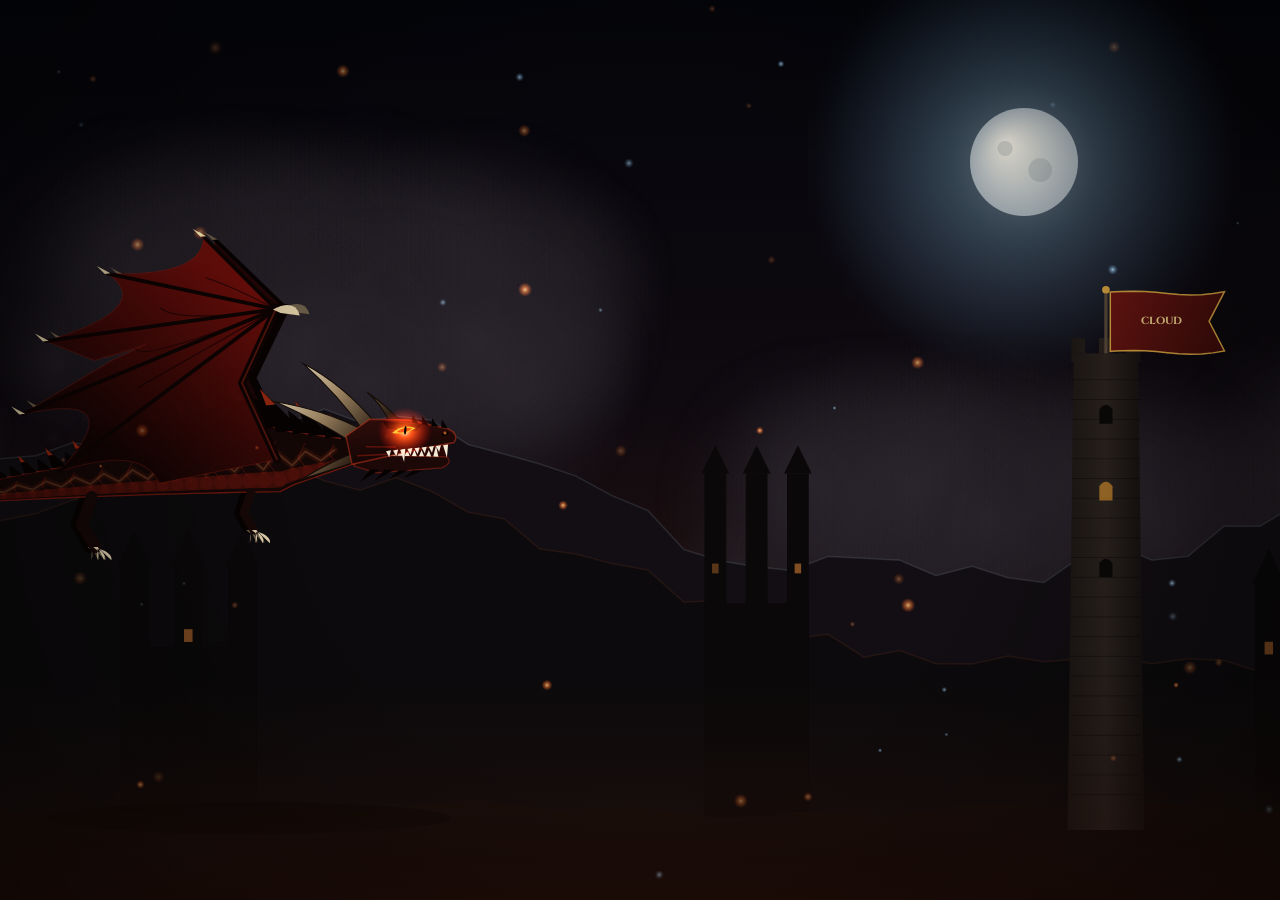
==== commit 0629b60c: "Add Daily use as the flagship project, timeline entry and game tower Co-Authored-By: Claude Opus 5.5" ====
--- a/dragon.html
+++ b/dragon.html
@@ -170,7 +170,7 @@
     <button class="btn big" id="startBtn"><i class="fa-solid fa-dragon"></i> Mount the dragon</button>
     <div class="hint" id="startHint">
       <span class="desk">Fly: <b>mouse</b> or <kbd>W</kbd><kbd>A</kbd><kbd>S</kbd><kbd>D</kbd> · Fire: hold <b>click</b> / <kbd>Space</kbd> · Dash: <kbd>Shift</kbd> · Pause: <kbd>P</kbd></span><br />
-      Burn the 5 banners to unlock my repos, then face the <b style="color:#bfe8ff">Frost Wyrm</b>.
+      Burn the 6 banners to unlock my projects, then face the <b style="color:#bfe8ff">Frost Wyrm</b>.
     </div>
   </div>
 
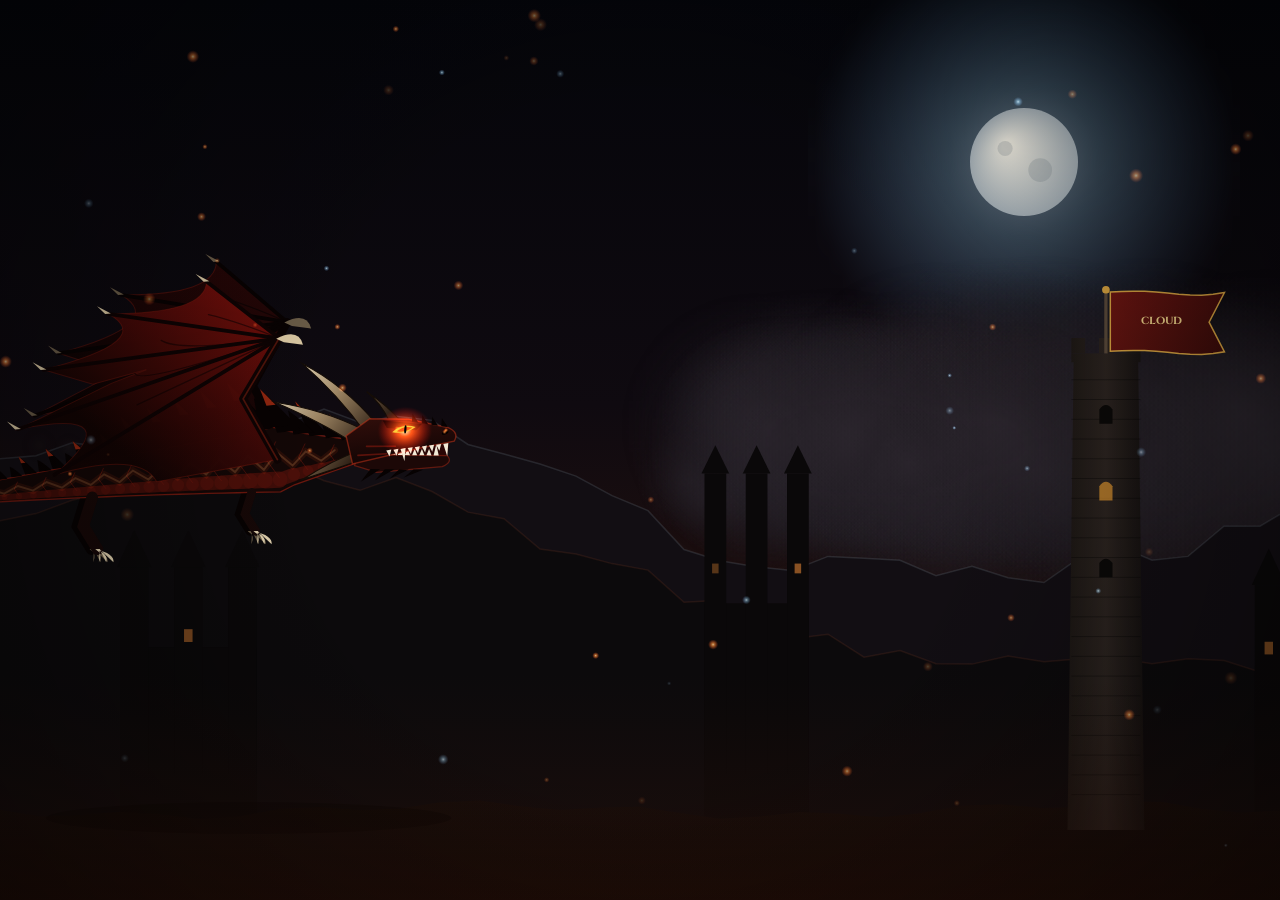
==== commit 1666825c: "Add social preview images (og:image) and screenshot staging options - og:image cards for the portfol" ====
--- a/dragon.html
+++ b/dragon.html
@@ -6,6 +6,16 @@
   <title>Dragon Flight · Mohit Gora</title>
   <meta name="description" content="Fly Mohit Gora's dragon, burn the banners, defeat the Frost Wyrm and unlock his GitHub repositories." />
   <meta name="theme-color" content="#07080a" />
+  <meta property="og:type" content="website" />
+  <meta property="og:url" content="https://mohitgora950.github.io/dragon.html" />
+  <meta property="og:title" content="Dragon Flight · Play Mohit Gora's portfolio game" />
+  <meta property="og:description" content="Fly the dragon, burn the banners to unlock my projects, then beat the Frost Wyrm boss. Combos, ranks and power-ups." />
+  <meta property="og:image" content="https://mohitgora950.github.io/assets/og/dragon.png" />
+  <meta property="og:image:width" content="1200" />
+  <meta property="og:image:height" content="630" />
+  <meta property="og:image:alt" content="Dragon Flight: a dragon breathing fire at the Frost Wyrm" />
+  <meta name="twitter:card" content="summary_large_image" />
+  <meta name="twitter:image" content="https://mohitgora950.github.io/assets/og/dragon.png" />
   <link rel="icon" href="data:image/svg+xml,%3Csvg xmlns='http://www.w3.org/2000/svg' viewBox='0 0 64 64'%3E%3Crect width='64' height='64' rx='14' fill='%2307080a'/%3E%3Cpath d='M32 8c4 10 14 14 14 28a14 14 0 0 1-28 0c0-8 5-12 7-18 2 5 4 7 7 8-1-7-1-12 0-18z' fill='%23e8703a'/%3E%3C/svg%3E" />
   <link rel="preconnect" href="https://fonts.googleapis.com" />
   <link rel="preconnect" href="https://fonts.gstatic.com" crossorigin />
